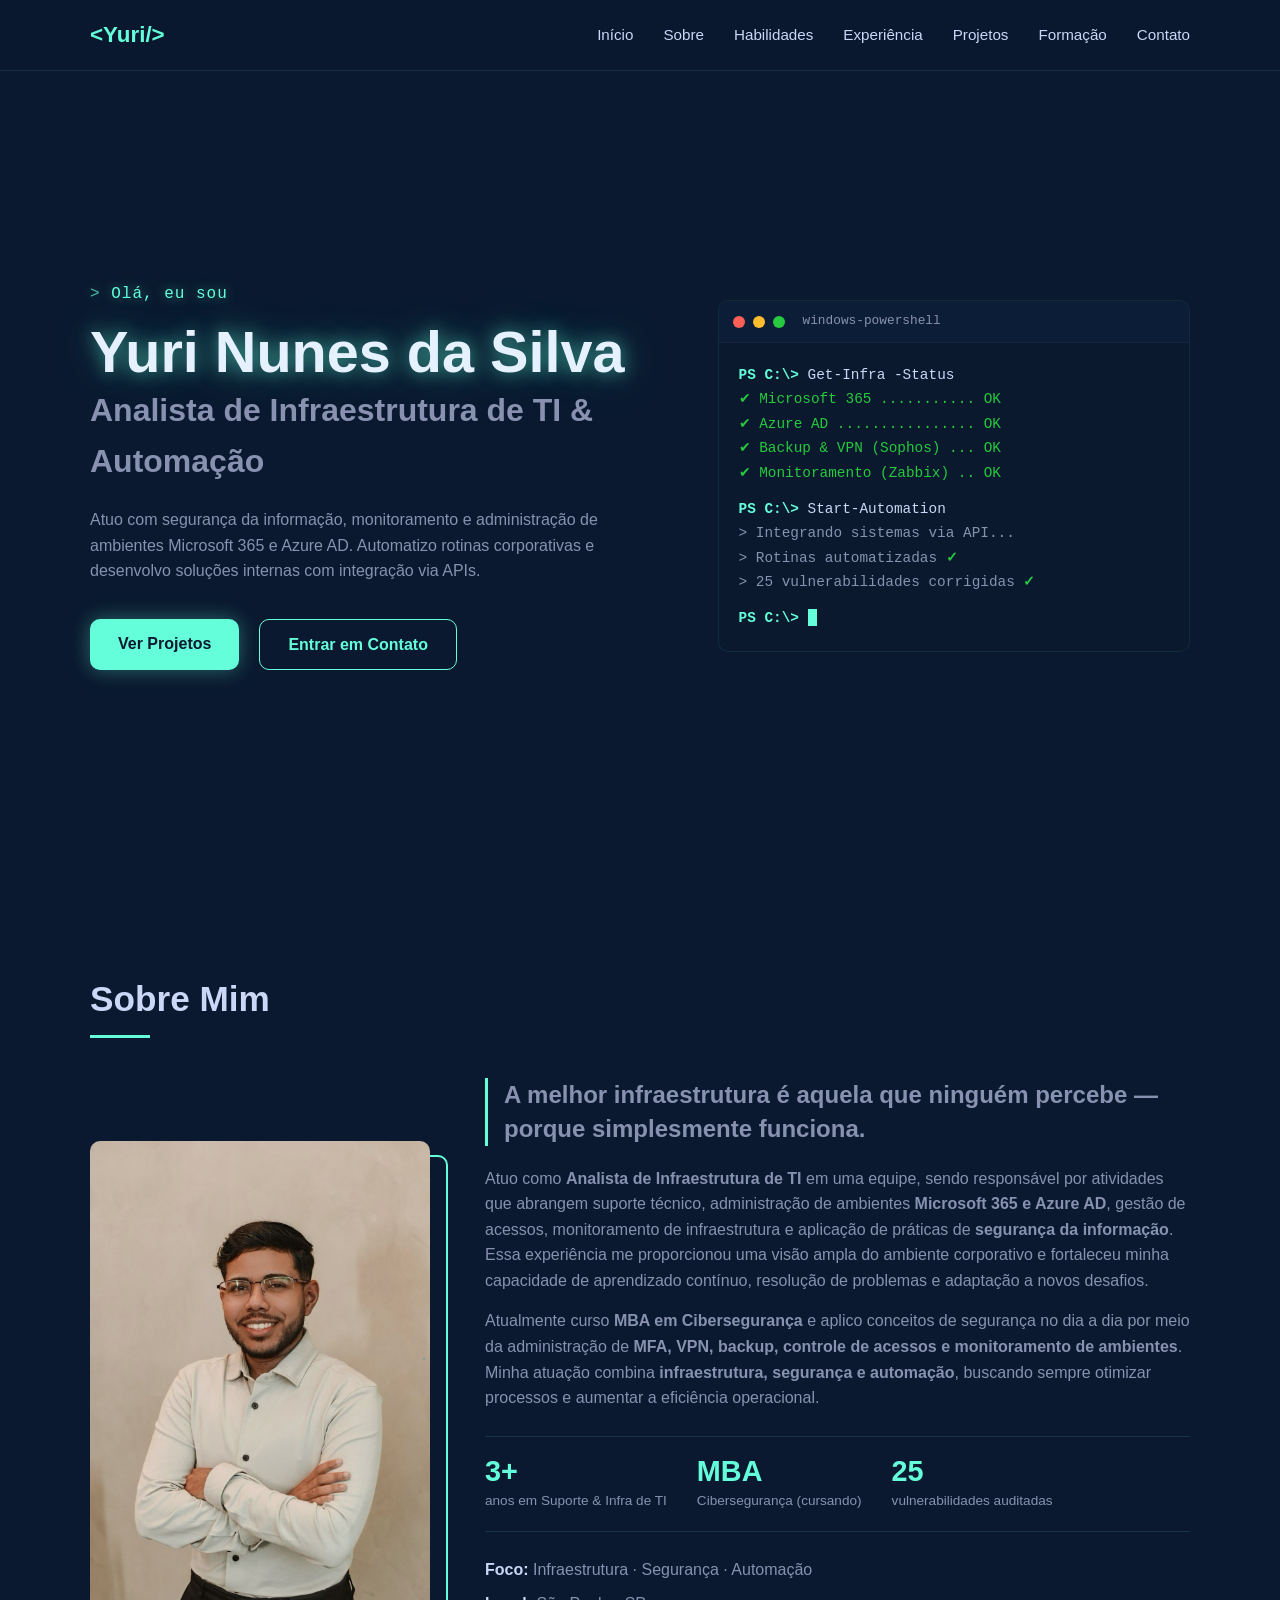
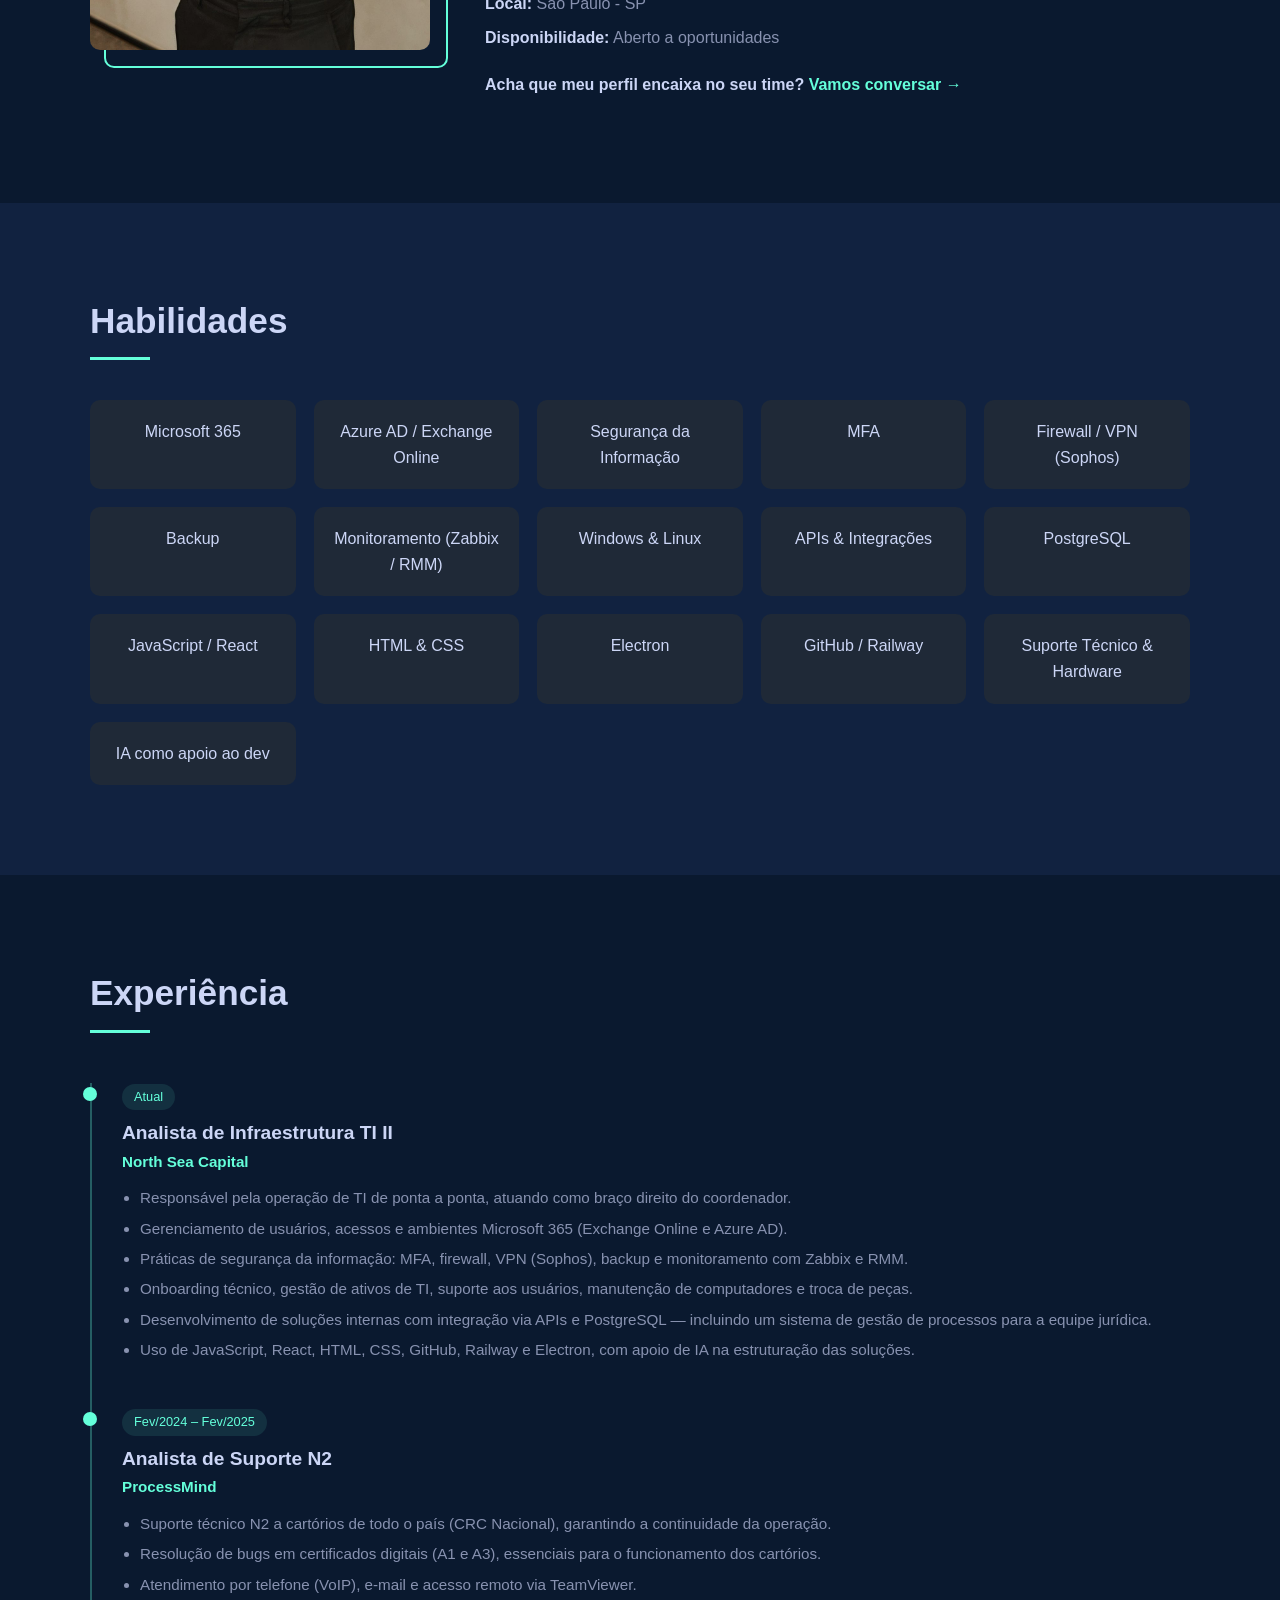
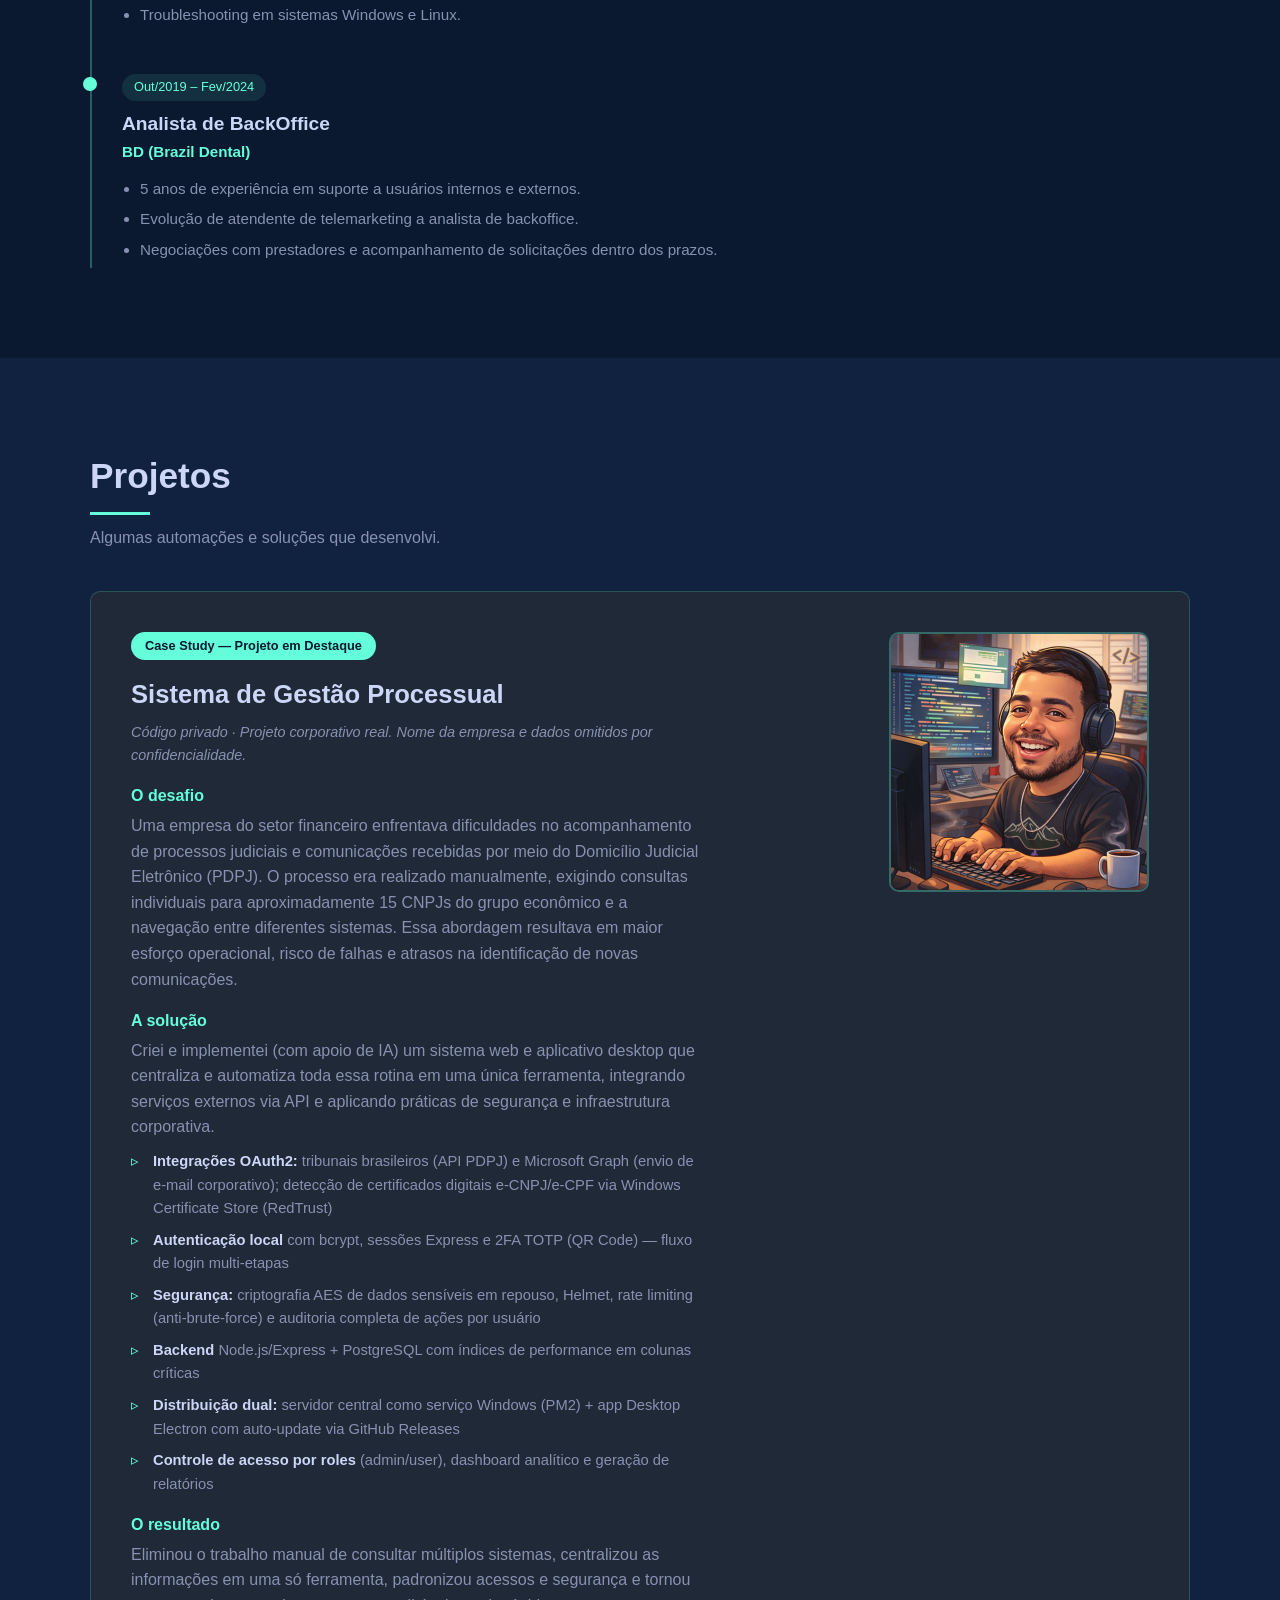
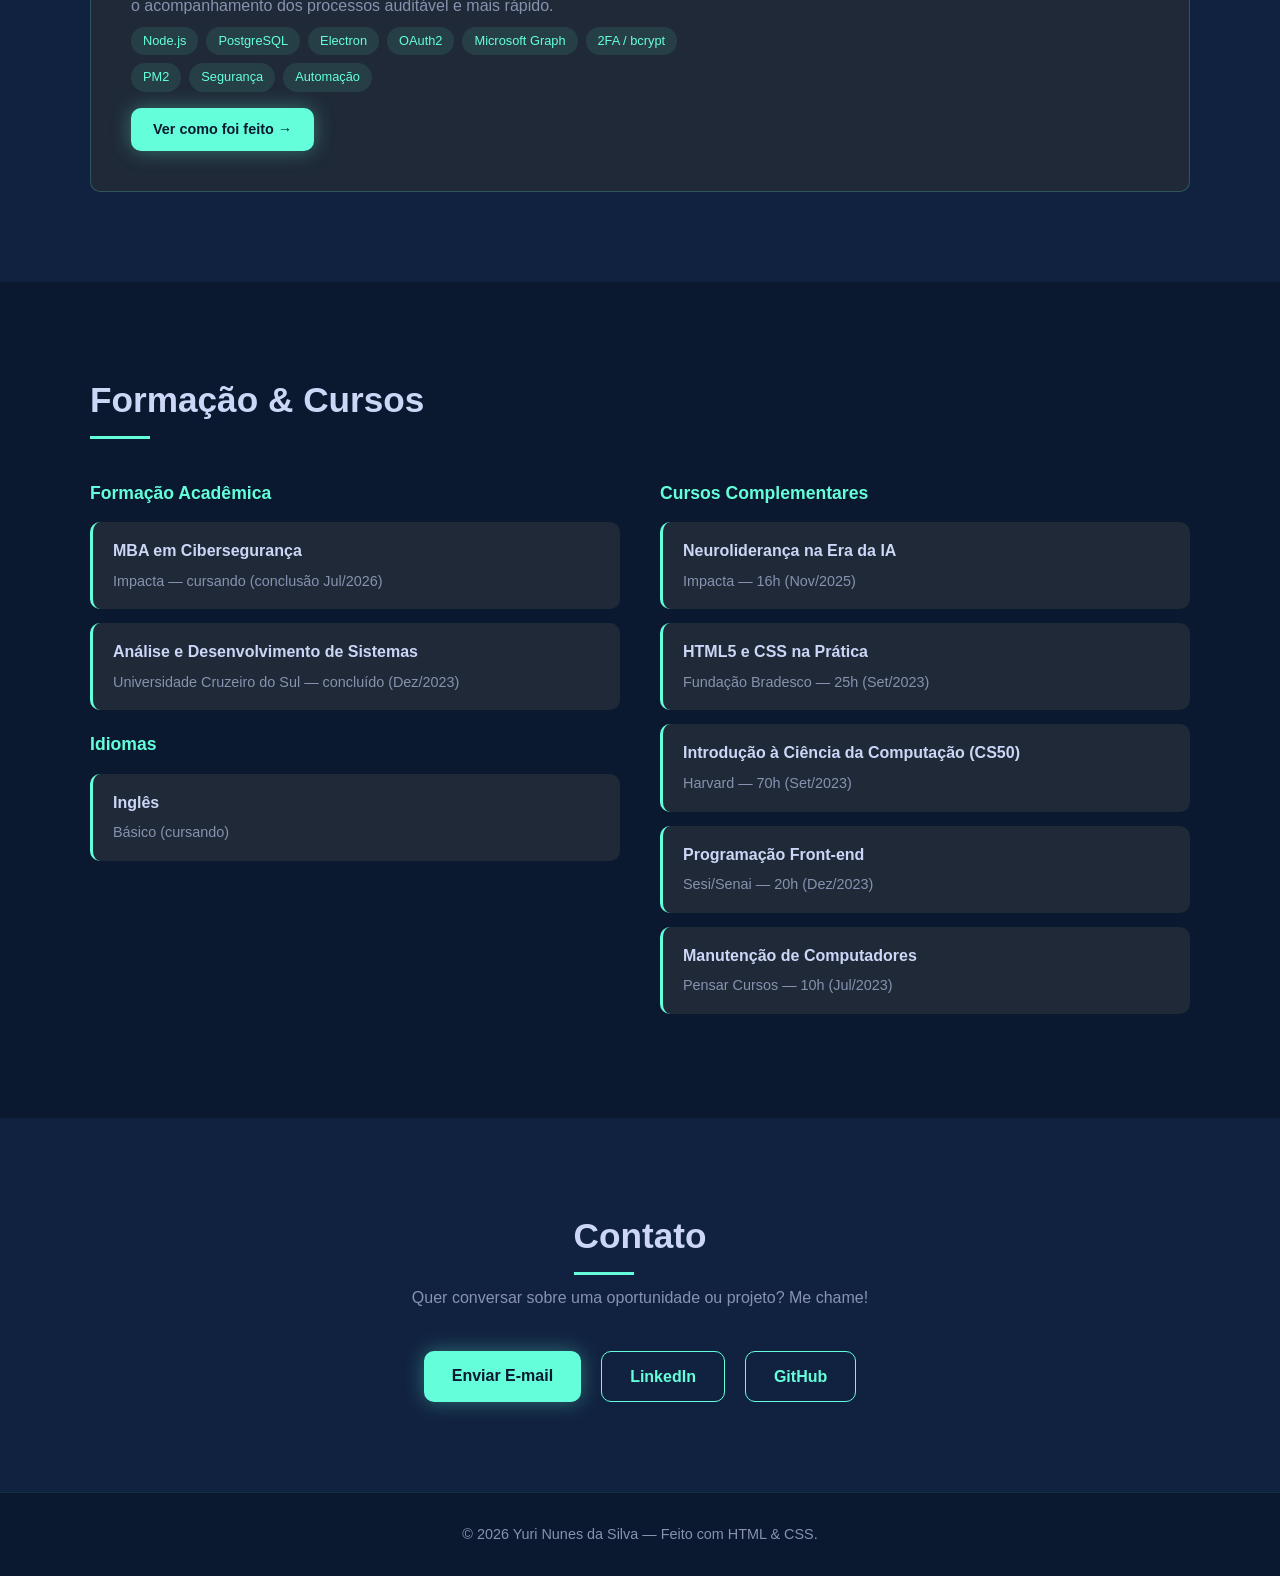
==== index.html @ 03636a58 "Add files via upload" ====
<!DOCTYPE html>
<html lang="pt-BR">
<head>
  <meta charset="UTF-8">
  <meta name="viewport" content="width=device-width, initial-scale=1.0">
  <title>Yuri Nunes | Infraestrutura de TI & Automação</title>
  <link rel="stylesheet" href="style.css">
</head>
<body>

  <!-- ================= HEADER / MENU ================= -->
  <header class="header">
    <nav class="nav container">
      <a href="#inicio" class="logo">&lt;Yuri/&gt;</a>
      <ul class="nav-links">
        <li><a href="#inicio">Início</a></li>
        <li><a href="#sobre">Sobre</a></li>
        <li><a href="#skills">Habilidades</a></li>
        <li><a href="#experiencia">Experiência</a></li>
        <li><a href="#projetos">Projetos</a></li>
        <li><a href="#formacao">Formação</a></li>
        <li><a href="#contato">Contato</a></li>
      </ul>
    </nav>
  </header>

  <!-- ================= HERO / INÍCIO ================= -->
  <section id="inicio" class="hero">
    <div class="container hero-grid">
      <div class="hero-content">
        <p class="hero-hello">Olá, eu sou</p>
        <h1 class="hero-name">Yuri Nunes da Silva</h1>
        <h2 class="hero-role">Analista de Infraestrutura de TI &amp; Automação</h2>
        <p class="hero-desc">
          Atuo com segurança da informação, monitoramento e administração de
          ambientes Microsoft 365 e Azure AD. Automatizo rotinas corporativas
          e desenvolvo soluções internas com integração via APIs.
        </p>
        <div class="hero-buttons">
          <a href="#projetos" class="btn btn-primary">Ver Projetos</a>
          <a href="#contato" class="btn btn-outline">Entrar em Contato</a>
        </div>
      </div>

      <!-- Terminal decorativo (estilo PowerShell) -->
      <div class="terminal" aria-hidden="true">
        <div class="terminal-bar">
          <span class="dot red"></span>
          <span class="dot yellow"></span>
          <span class="dot green"></span>
          <span class="terminal-title">windows-powershell</span>
        </div>
        <div class="terminal-body">
          <p><span class="t-prompt">PS C:\&gt;</span> <span class="t-cmd">Get-Infra -Status</span></p>
          <p class="t-ok">✔ Microsoft 365 ........... OK</p>
          <p class="t-ok">✔ Azure AD ................ OK</p>
          <p class="t-ok">✔ Backup &amp; VPN (Sophos) ... OK</p>
          <p class="t-ok">✔ Monitoramento (Zabbix) .. OK</p>
          <p class="t-blank">&nbsp;</p>
          <p><span class="t-prompt">PS C:\&gt;</span> <span class="t-cmd">Start-Automation</span></p>
          <p class="t-out">&gt; Integrando sistemas via API...</p>
          <p class="t-out">&gt; Rotinas automatizadas <span class="t-ok-inline">✓</span></p>
          <p class="t-out">&gt; 25 vulnerabilidades corrigidas <span class="t-ok-inline">✓</span></p>
          <p class="t-blank">&nbsp;</p>
          <p><span class="t-prompt">PS C:\&gt;</span> <span class="t-cursor"></span></p>
        </div>
      </div>
    </div>
  </section>

  <!-- ================= SOBRE ================= -->
  <section id="sobre" class="section">
    <div class="container">
      <h2 class="section-title">Sobre Mim</h2>
      <div class="sobre-grid">
        <div class="sobre-foto">
          <img src="yuri-profissional.jpeg" alt="Foto profissional de Yuri Nunes da Silva">
        </div>
        <div class="sobre-texto">
          <p class="sobre-headline">
            A melhor infraestrutura é aquela que ninguém percebe —
            porque simplesmente funciona.
          </p>
          <p>
            Atuo como <strong>Analista de Infraestrutura de TI</strong> em uma equipe,
            sendo responsável por atividades que abrangem suporte técnico, administração de
            ambientes <strong>Microsoft 365 e Azure AD</strong>, gestão de acessos, monitoramento
            de infraestrutura e aplicação de práticas de <strong>segurança da informação</strong>.
            Essa experiência me proporcionou uma visão ampla do ambiente corporativo e fortaleceu
            minha capacidade de aprendizado contínuo, resolução de problemas e adaptação a novos desafios.
          </p>
          <p>
            Atualmente curso <strong>MBA em Cibersegurança</strong> e aplico conceitos de segurança
            no dia a dia por meio da administração de <strong>MFA, VPN, backup, controle de acessos
            e monitoramento de ambientes</strong>. Minha atuação combina <strong>infraestrutura,
            segurança e automação</strong>, buscando sempre otimizar processos e aumentar a
            eficiência operacional.
          </p>

          <!-- Destaques rápidos -->
          <div class="sobre-destaques">
            <div class="destaque-item"><span class="destaque-num">3+</span><span class="destaque-txt">anos em Suporte &amp; Infra de TI</span></div>
            <div class="destaque-item"><span class="destaque-num">MBA</span><span class="destaque-txt">Cibersegurança (cursando)</span></div>
            <div class="destaque-item"><span class="destaque-num">25</span><span class="destaque-txt">vulnerabilidades auditadas</span></div>
          </div>

          <ul class="sobre-info">
            <li><strong>Foco:</strong> Infraestrutura · Segurança · Automação</li>
            <li><strong>Local:</strong> São Paulo - SP</li>
            <li><strong>Disponibilidade:</strong> Aberto a oportunidades</li>
          </ul>

          <p class="sobre-cta">
            Acha que meu perfil encaixa no seu time?
            <a href="#contato">Vamos conversar →</a>
          </p>
        </div>
      </div>
    </div>
  </section>

  <!-- ================= HABILIDADES ================= -->
  <section id="skills" class="section section-alt">
    <div class="container">
      <h2 class="section-title">Habilidades</h2>
      <div class="skills-grid">
        <div class="skill-card">Microsoft 365</div>
        <div class="skill-card">Azure AD / Exchange Online</div>
        <div class="skill-card">Segurança da Informação</div>
        <div class="skill-card">MFA</div>
        <div class="skill-card">Firewall / VPN (Sophos)</div>
        <div class="skill-card">Backup</div>
        <div class="skill-card">Monitoramento (Zabbix / RMM)</div>
        <div class="skill-card">Windows &amp; Linux</div>
        <div class="skill-card">APIs &amp; Integrações</div>
        <div class="skill-card">PostgreSQL</div>
        <div class="skill-card">JavaScript / React</div>
        <div class="skill-card">HTML &amp; CSS</div>
        <div class="skill-card">Electron</div>
        <div class="skill-card">GitHub / Railway</div>
        <div class="skill-card">Suporte Técnico &amp; Hardware</div>
        <div class="skill-card">IA como apoio ao dev</div>
      </div>
    </div>
  </section>

  <!-- ================= EXPERIÊNCIA ================= -->
  <section id="experiencia" class="section">
    <div class="container">
      <h2 class="section-title">Experiência</h2>
      <div class="timeline">

        <div class="timeline-item">
          <span class="timeline-date">Atual</span>
          <h3>Analista de Infraestrutura TI II</h3>
          <span class="timeline-company">North Sea Capital</span>
          <ul>
            <li>Responsável pela operação de TI de ponta a ponta, atuando como braço direito do coordenador.</li>
            <li>Gerenciamento de usuários, acessos e ambientes Microsoft 365 (Exchange Online e Azure AD).</li>
            <li>Práticas de segurança da informação: MFA, firewall, VPN (Sophos), backup e monitoramento com Zabbix e RMM.</li>
            <li>Onboarding técnico, gestão de ativos de TI, suporte aos usuários, manutenção de computadores e troca de peças.</li>
            <li>Desenvolvimento de soluções internas com integração via APIs e PostgreSQL — incluindo um sistema de gestão de processos para a equipe jurídica.</li>
            <li>Uso de JavaScript, React, HTML, CSS, GitHub, Railway e Electron, com apoio de IA na estruturação das soluções.</li>
          </ul>
        </div>

        <div class="timeline-item">
          <span class="timeline-date">Fev/2024 – Fev/2025</span>
          <h3>Analista de Suporte N2</h3>
          <span class="timeline-company">ProcessMind</span>
          <ul>
            <li>Suporte técnico N2 a cartórios de todo o país (CRC Nacional), garantindo a continuidade da operação.</li>
            <li>Resolução de bugs em certificados digitais (A1 e A3), essenciais para o funcionamento dos cartórios.</li>
            <li>Atendimento por telefone (VoIP), e-mail e acesso remoto via TeamViewer.</li>
            <li>Troubleshooting em sistemas Windows e Linux.</li>
          </ul>
        </div>

        <div class="timeline-item">
          <span class="timeline-date">Out/2019 – Fev/2024</span>
          <h3>Analista de BackOffice</h3>
          <span class="timeline-company">BD (Brazil Dental)</span>
          <ul>
            <li>5 anos de experiência em suporte a usuários internos e externos.</li>
            <li>Evolução de atendente de telemarketing a analista de backoffice.</li>
            <li>Negociações com prestadores e acompanhamento de solicitações dentro dos prazos.</li>
          </ul>
        </div>

      </div>
    </div>
  </section>

  <!-- ================= PROJETOS ================= -->
  <section id="projetos" class="section section-alt">
    <div class="container">
      <h2 class="section-title">Projetos</h2>
      <p class="section-subtitle">Algumas automações e soluções que desenvolvi.</p>

      <!-- PROJETO EM DESTAQUE (CASE STUDY ANONIMIZADO) -->
      <article class="projeto-destaque">
        <div class="destaque-info">
          <span class="destaque-badge">Case Study — Projeto em Destaque</span>
          <h3>Sistema de Gestão Processual</h3>
          <p class="destaque-contexto">
            <em>Código privado · Projeto corporativo real. Nome da empresa e dados omitidos por confidencialidade.</em>
          </p>

          <h4 class="cs-label">O desafio</h4>
          <p>
            Uma empresa do setor financeiro enfrentava dificuldades no acompanhamento de
            processos judiciais e comunicações recebidas por meio do Domicílio Judicial
            Eletrônico (PDPJ). O processo era realizado manualmente, exigindo consultas
            individuais para aproximadamente 15 CNPJs do grupo econômico e a navegação entre
            diferentes sistemas. Essa abordagem resultava em maior esforço operacional, risco
            de falhas e atrasos na identificação de novas comunicações.
          </p>

          <h4 class="cs-label">A solução</h4>
          <p>
            Criei e implementei (com apoio de IA) um sistema web e aplicativo
            desktop que centraliza e automatiza toda essa rotina em uma única ferramenta,
            integrando serviços externos via API e aplicando práticas de segurança e
            infraestrutura corporativa.
          </p>
          <ul class="destaque-features">
            <li><strong>Integrações OAuth2:</strong> tribunais brasileiros (API PDPJ) e Microsoft Graph (envio de e-mail corporativo); detecção de certificados digitais e-CNPJ/e-CPF via Windows Certificate Store (RedTrust)</li>
            <li><strong>Autenticação local</strong> com bcrypt, sessões Express e 2FA TOTP (QR Code) — fluxo de login multi-etapas</li>
            <li><strong>Segurança:</strong> criptografia AES de dados sensíveis em repouso, Helmet, rate limiting (anti-brute-force) e auditoria completa de ações por usuário</li>
            <li><strong>Backend</strong> Node.js/Express + PostgreSQL com índices de performance em colunas críticas</li>
            <li><strong>Distribuição dual:</strong> servidor central como serviço Windows (PM2) + app Desktop Electron com auto-update via GitHub Releases</li>
            <li><strong>Controle de acesso por roles</strong> (admin/user), dashboard analítico e geração de relatórios</li>
          </ul>

          <h4 class="cs-label">O resultado</h4>
          <p>
            Eliminou o trabalho manual de consultar múltiplos sistemas, centralizou as
            informações em uma só ferramenta, padronizou acessos e segurança e tornou o
            acompanhamento dos processos auditável e mais rápido.
          </p>

          <div class="projeto-tags">
            <span>Node.js</span>
            <span>PostgreSQL</span>
            <span>Electron</span>
            <span>OAuth2</span>
            <span>Microsoft Graph</span>
            <span>2FA / bcrypt</span>
            <span>PM2</span>
            <span>Segurança</span>
            <span>Automação</span>
          </div>
          <div class="projeto-links">
            <a href="case-study.html" class="btn btn-primary" style="padding:10px 22px;">Ver como foi feito →</a>
          </div>
        </div>
        <div class="destaque-img">
          <img src="desenho-yuri.jpeg" alt="Ilustração de Yuri Nunes programando">
        </div>
      </article>

      <!-- Quando tiver mais projetos, me peça que eu adiciono novos cards aqui. -->

    </div>
  </section>

  <!-- ================= FORMAÇÃO & CURSOS ================= -->
  <section id="formacao" class="section">
    <div class="container">
      <h2 class="section-title">Formação &amp; Cursos</h2>

      <div class="formacao-grid">
        <div class="formacao-col">
          <h3 class="formacao-subtitle">Formação Acadêmica</h3>
          <div class="formacao-card">
            <h4>MBA em Cibersegurança</h4>
            <span>Impacta — cursando (conclusão Jul/2026)</span>
          </div>
          <div class="formacao-card">
            <h4>Análise e Desenvolvimento de Sistemas</h4>
            <span>Universidade Cruzeiro do Sul — concluído (Dez/2023)</span>
          </div>

          <h3 class="formacao-subtitle">Idiomas</h3>
          <div class="formacao-card">
            <h4>Inglês</h4>
            <span>Básico (cursando)</span>
          </div>
        </div>

        <div class="formacao-col">
          <h3 class="formacao-subtitle">Cursos Complementares</h3>
          <div class="formacao-card">
            <h4>Neuroliderança na Era da IA</h4>
            <span>Impacta — 16h (Nov/2025)</span>
          </div>
          <div class="formacao-card">
            <h4>HTML5 e CSS na Prática</h4>
            <span>Fundação Bradesco — 25h (Set/2023)</span>
          </div>
          <div class="formacao-card">
            <h4>Introdução à Ciência da Computação (CS50)</h4>
            <span>Harvard — 70h (Set/2023)</span>
          </div>
          <div class="formacao-card">
            <h4>Programação Front-end</h4>
            <span>Sesi/Senai — 20h (Dez/2023)</span>
          </div>
          <div class="formacao-card">
            <h4>Manutenção de Computadores</h4>
            <span>Pensar Cursos — 10h (Jul/2023)</span>
          </div>
        </div>
      </div>
    </div>
  </section>

  <!-- ================= CONTATO ================= -->
  <section id="contato" class="section section-alt">
    <div class="container contato">
      <h2 class="section-title">Contato</h2>
      <p class="section-subtitle">
        Quer conversar sobre uma oportunidade ou projeto? Me chame!
      </p>
      <div class="contato-links">
        <a href="mailto:yuri.icloud21@gmail.com" class="btn btn-primary">Enviar E-mail</a>
        <a href="https://www.linkedin.com/in/yn-silva" target="_blank" class="btn btn-outline">LinkedIn</a>
        <a href="https://github.com/seuusuario" target="_blank" class="btn btn-outline">GitHub</a>
      </div>
    </div>
  </section>

  <!-- ================= RODAPÉ ================= -->
  <footer class="footer">
    <p>© 2026 Yuri Nunes da Silva — Feito com HTML &amp; CSS.</p>
  </footer>

</body>
</html>
---- style.css ----
/* ================= RESET & VARIÁVEIS ================= */
* {
  margin: 0;
  padding: 0;
  box-sizing: border-box;
}

:root {
  --bg:        #0a192f;   /* fundo principal (azul bem escuro) */
  --bg-alt:    #112240;   /* fundo das seções alternadas */
  --card:      #1f2937;   /* fundo dos cards */
  --text:      #ccd6f6;   /* texto claro */
  --text-soft: #8892b0;   /* texto secundário */
  --accent:    #64ffda;   /* cor de destaque (verde-água) */
  --radius:    10px;
}

html {
  scroll-behavior: smooth;
}

body {
  font-family: "Segoe UI", Tahoma, Geneva, Verdana, sans-serif;
  background-color: var(--bg);
  color: var(--text);
  line-height: 1.6;
}

.container {
  width: 90%;
  max-width: 1100px;
  margin: 0 auto;
}

a {
  text-decoration: none;
  color: inherit;
}

/* ================= HEADER / MENU ================= */
.header {
  position: sticky;
  top: 0;
  z-index: 100;
  background-color: rgba(10, 25, 47, 0.85);
  backdrop-filter: blur(10px);
  border-bottom: 1px solid rgba(100, 255, 218, 0.1);
}

.nav {
  display: flex;
  justify-content: space-between;
  align-items: center;
  height: 70px;
}

.logo {
  font-size: 1.4rem;
  font-weight: bold;
  color: var(--accent);
}

.nav-links {
  display: flex;
  list-style: none;
  gap: 30px;
}

.nav-links a {
  color: var(--text);
  font-size: 0.95rem;
  transition: color 0.3s;
}

.nav-links a:hover {
  color: var(--accent);
}

/* ================= FUNDO ANIMADO GLOBAL ================= */
.bg-fx {
  position: fixed;
  inset: 0;
  overflow: hidden;
  z-index: 0;
  pointer-events: none;
}

/* Grade tecnológica sutil (com leve movimento) sobre toda a página */
.bg-fx::before {
  content: "";
  position: absolute;
  inset: 0;
  background-image:
    linear-gradient(rgba(100, 255, 218, 0.05) 1px, transparent 1px),
    linear-gradient(90deg, rgba(100, 255, 218, 0.05) 1px, transparent 1px);
  background-size: 44px 44px;
  animation: gridPan 30s linear infinite;
}

@keyframes gridPan {
  from { background-position: 0 0; }
  to   { background-position: 44px 44px; }
}

/* ================= HERO ================= */
.hero {
  min-height: 90vh;
  display: flex;
  align-items: center;
  position: relative;
  z-index: 1;
}

/* Glows neon flutuantes (estilo tech) */
.hero-orb {
  position: absolute;
  border-radius: 50%;
  filter: blur(70px);
  opacity: 0.85;
  z-index: 0;
  pointer-events: none;
}

.orb-1 {
  width: 460px;
  height: 460px;
  background: radial-gradient(circle, rgba(100, 255, 218, 0.75), transparent 70%);
  top: -60px;
  left: -40px;
  animation: floatOrb 14s ease-in-out infinite;
}

.orb-2 {
  width: 520px;
  height: 520px;
  background: radial-gradient(circle, rgba(99, 102, 241, 0.7), transparent 70%);
  bottom: -120px;
  right: -60px;
  animation: floatOrb 18s ease-in-out infinite reverse;
}

@keyframes floatOrb {
  0%, 100% { transform: translate(0, 0) scale(1); }
  50%      { transform: translate(40px, -30px) scale(1.12); }
}

/* ----- Partículas flutuantes (estilo tech) ----- */
.particles {
  position: absolute;
  inset: 0;
  overflow: hidden;
  z-index: 0;
  pointer-events: none;
}

/* Feixes de luz (estilo cibernético) cruzando a tela */
.particles span {
  position: absolute;
  left: 0;
  height: 2px;
  width: 200px;
  border-radius: 2px;
  background: linear-gradient(90deg, transparent, var(--accent) 50%, transparent);
  box-shadow: 0 0 8px rgba(100, 255, 218, 0.6);
  opacity: 0;
  animation: beamR linear infinite;
}

.particles span.blue {
  background: linear-gradient(90deg, transparent, #818cf8 50%, transparent);
  box-shadow: 0 0 8px rgba(99, 102, 241, 0.6);
}

/* pares cruzam no sentido inverso (direita -> esquerda) */
.particles span:nth-child(even) {
  animation-name: beamL;
}

@keyframes beamR {
  0%   { transform: translateX(-220px); opacity: 0; }
  8%   { opacity: 0.7; }
  92%  { opacity: 0.7; }
  100% { transform: translateX(100vw); opacity: 0; }
}

@keyframes beamL {
  0%   { transform: translateX(100vw); opacity: 0; }
  8%   { opacity: 0.7; }
  92%  { opacity: 0.7; }
  100% { transform: translateX(-220px); opacity: 0; }
}

/* Variações: altura na tela, comprimento, velocidade e atraso */
.particles span:nth-child(1)  { top: 8%;  width: 220px; animation-duration: 9s;  animation-delay: 0s; }
.particles span:nth-child(2)  { top: 16%; width: 160px; animation-duration: 12s; animation-delay: 2s; }
.particles span:nth-child(3)  { top: 24%; width: 260px; animation-duration: 11s; animation-delay: 5s; }
.particles span:nth-child(4)  { top: 33%; width: 180px; animation-duration: 14s; animation-delay: 1s; }
.particles span:nth-child(5)  { top: 42%; width: 200px; animation-duration: 10s; animation-delay: 7s; }
.particles span:nth-child(6)  { top: 50%; width: 150px; animation-duration: 13s; animation-delay: 3s; }
.particles span:nth-child(7)  { top: 58%; width: 240px; animation-duration: 9s;  animation-delay: 9s; }
.particles span:nth-child(8)  { top: 66%; width: 180px; animation-duration: 15s; animation-delay: 4s; }
.particles span:nth-child(9)  { top: 74%; width: 200px; animation-duration: 11s; animation-delay: 6s; }
.particles span:nth-child(10) { top: 82%; width: 160px; animation-duration: 12s; animation-delay: 2s; }
.particles span:nth-child(11) { top: 90%; width: 220px; animation-duration: 10s; animation-delay: 8s; }
.particles span:nth-child(12) { top: 12%; width: 180px; animation-duration: 13s; animation-delay: 11s; }
.particles span:nth-child(13) { top: 38%; width: 240px; animation-duration: 9s;  animation-delay: 13s; }
.particles span:nth-child(14) { top: 70%; width: 160px; animation-duration: 14s; animation-delay: 10s; }

.hero-grid {
  display: grid;
  grid-template-columns: 1.1fr 0.9fr;
  gap: 50px;
  align-items: center;
  position: relative;
  z-index: 1;
}

/* ----- Terminal decorativo ----- */
.terminal {
  background-color: rgba(13, 27, 46, 0.45);
  border: 1px solid rgba(100, 255, 218, 0.08);
  border-radius: 10px;
  box-shadow: none;
  overflow: hidden;
  -webkit-backdrop-filter: blur(2px);
          backdrop-filter: blur(2px);
  font-family: Consolas, "Courier New", monospace;
}

.terminal-bar {
  display: flex;
  align-items: center;
  gap: 8px;
  background-color: rgba(17, 34, 64, 0.5);
  padding: 10px 14px;
  border-bottom: 1px solid rgba(255, 255, 255, 0.04);
}

.terminal-bar .dot {
  width: 12px;
  height: 12px;
  border-radius: 50%;
  display: inline-block;
}

.dot.red { background-color: #ff5f56; }
.dot.yellow { background-color: #ffbd2e; }
.dot.green { background-color: #27c93f; }

.terminal-title {
  color: var(--text-soft);
  font-size: 0.8rem;
  margin-left: 10px;
}

.terminal-body {
  padding: 20px;
  font-size: 0.9rem;
  line-height: 1.7;
}

.terminal-body p {
  margin: 0;
  white-space: nowrap;
}

.t-prompt { color: var(--accent); font-weight: bold; }
.t-cmd { color: #ccd6f6; }
.t-ok { color: #27c93f; }
.t-ok-inline { color: #27c93f; font-weight: bold; }
.t-out { color: #8892b0; }
.t-blank { line-height: 0.8; }

/* Cursor piscante */
.t-cursor {
  display: inline-block;
  width: 9px;
  height: 1.05rem;
  background-color: var(--accent);
  vertical-align: text-bottom;
  animation: blink 1.1s steps(1) infinite;
}

@keyframes blink {
  50% { opacity: 0; }
}

.hero-hello {
  color: var(--accent);
  font-family: Consolas, "Courier New", monospace;
  font-size: 1rem;
  letter-spacing: 1px;
  margin-bottom: 14px;
  text-shadow: 0 0 12px rgba(100, 255, 218, 0.5);
}

.hero-hello::before {
  content: "> ";
  opacity: 0.7;
}

.hero-name {
  font-size: 3.6rem;
  color: #e6f1ff;
  line-height: 1.1;
  text-shadow: 0 0 18px rgba(100, 255, 218, 0.55), 0 0 45px rgba(100, 255, 218, 0.3);
}

.hero-role {
  font-size: 2rem;
  color: var(--text-soft);
  margin-bottom: 20px;
}

.hero-desc {
  max-width: 600px;
  color: var(--text-soft);
  margin-bottom: 35px;
}

.hero-buttons {
  display: flex;
  gap: 20px;
  flex-wrap: wrap;
}

/* ================= BOTÕES ================= */
.btn {
  display: inline-block;
  padding: 12px 28px;
  border-radius: var(--radius);
  font-weight: 600;
  transition: all 0.3s;
  cursor: pointer;
}

.btn-primary {
  background-color: var(--accent);
  color: var(--bg);
  box-shadow: 0 0 20px rgba(100, 255, 218, 0.35);
}

.btn-primary:hover {
  opacity: 0.9;
  transform: translateY(-3px);
  box-shadow: 0 0 30px rgba(100, 255, 218, 0.6);
}

.btn-outline {
  border: 1px solid var(--accent);
  color: var(--accent);
}

.btn-outline:hover {
  background-color: rgba(100, 255, 218, 0.1);
  transform: translateY(-3px);
}

/* ================= SEÇÕES ================= */
.section {
  padding: 90px 0;
  position: relative;
  z-index: 1;
}

.section-alt {
  background-color: var(--bg-alt);
}

.section-title {
  font-size: 2.2rem;
  margin-bottom: 10px;
  position: relative;
  display: inline-block;
}

.section-title::after {
  content: "";
  display: block;
  width: 60px;
  height: 3px;
  background-color: var(--accent);
  margin-top: 8px;
}

.section-subtitle {
  color: var(--text-soft);
  margin-bottom: 40px;
}

/* ================= SOBRE ================= */
.sobre-grid {
  display: grid;
  grid-template-columns: 340px 1fr;
  gap: 55px;
  align-items: center;
  margin-top: 30px;
}

.sobre-foto {
  position: relative;
}

.sobre-foto img {
  width: 100%;
  border-radius: var(--radius);
  display: block;
  position: relative;
  z-index: 1;
  filter: grayscale(15%);
  transition: filter 0.4s, transform 0.4s;
}

.sobre-foto:hover img {
  filter: grayscale(0%);
  transform: translate(-6px, -6px);
}

/* Moldura decorativa atrás da foto */
.sobre-foto::after {
  content: "";
  position: absolute;
  top: 14px;
  left: 14px;
  width: 100%;
  height: 100%;
  border: 2px solid var(--accent);
  border-radius: var(--radius);
  z-index: 0;
  transition: all 0.4s;
}

.sobre-foto:hover::after {
  top: 18px;
  left: 18px;
}

.sobre-headline {
  font-size: 1.5rem;
  font-weight: 600;
  color: var(--text);
  line-height: 1.4;
  margin-bottom: 20px !important;
  border-left: 3px solid var(--accent);
  padding-left: 16px;
}

.sobre-texto p {
  color: var(--text-soft);
  margin-bottom: 15px;
}

/* Destaques rápidos */
.sobre-destaques {
  display: flex;
  gap: 30px;
  flex-wrap: wrap;
  margin: 25px 0;
  padding: 20px 0;
  border-top: 1px solid rgba(100, 255, 218, 0.12);
  border-bottom: 1px solid rgba(100, 255, 218, 0.12);
}

.destaque-item {
  display: flex;
  flex-direction: column;
}

.destaque-num {
  font-size: 1.8rem;
  font-weight: 700;
  color: var(--accent);
  line-height: 1;
}

.destaque-txt {
  color: var(--text-soft);
  font-size: 0.85rem;
  margin-top: 4px;
}

.sobre-cta {
  margin-top: 22px !important;
  font-weight: 600;
  color: var(--text) !important;
}

.sobre-cta a {
  color: var(--accent);
}

.sobre-cta a:hover {
  text-decoration: underline;
}

.sobre-info {
  list-style: none;
  margin-top: 20px;
}

.sobre-info li {
  margin-bottom: 8px;
  color: var(--text-soft);
}

.sobre-info strong {
  color: var(--text);
}

/* ================= HABILIDADES ================= */
.skills-grid {
  display: grid;
  grid-template-columns: repeat(auto-fit, minmax(200px, 1fr));
  gap: 18px;
  margin-top: 30px;
}

.skill-card {
  background-color: var(--card);
  padding: 18px;
  border-radius: var(--radius);
  text-align: center;
  border: 1px solid transparent;
  transition: all 0.3s;
}

.skill-card:hover {
  border-color: var(--accent);
  transform: translateY(-5px);
  color: var(--accent);
}

/* ================= PROJETOS ================= */
.projetos-grid {
  display: grid;
  grid-template-columns: repeat(auto-fit, minmax(300px, 1fr));
  gap: 30px;
}

.projeto-card {
  background-color: var(--card);
  border-radius: var(--radius);
  overflow: hidden;
  transition: transform 0.3s, box-shadow 0.3s;
}

.projeto-card:hover {
  transform: translateY(-8px);
  box-shadow: 0 15px 30px rgba(0, 0, 0, 0.4);
}

.projeto-img img {
  width: 100%;
  display: block;
}

.projeto-body {
  padding: 22px;
}

.projeto-body h3 {
  font-size: 1.2rem;
  margin-bottom: 12px;
  color: var(--text);
}

.projeto-body p {
  color: var(--text-soft);
  font-size: 0.95rem;
  margin-bottom: 16px;
}

.projeto-tags {
  display: flex;
  flex-wrap: wrap;
  gap: 8px;
  margin-bottom: 16px;
}

.projeto-tags span {
  background-color: rgba(100, 255, 218, 0.1);
  color: var(--accent);
  font-size: 0.8rem;
  padding: 4px 12px;
  border-radius: 20px;
}

.projeto-links {
  display: flex;
  gap: 20px;
}

.projeto-links a {
  color: var(--accent);
  font-size: 0.9rem;
  font-weight: 600;
  transition: opacity 0.3s;
}

.projeto-links a:hover {
  opacity: 0.7;
}

/* ================= CONTATO ================= */
.contato {
  text-align: center;
}

.contato .section-title {
  display: inline-block;
}

.contato-links {
  display: flex;
  justify-content: center;
  gap: 20px;
  flex-wrap: wrap;
  margin-top: 20px;
}

/* ================= RODAPÉ ================= */
.footer {
  background-color: var(--bg);
  position: relative;
  z-index: 1;
  text-align: center;
  padding: 30px 0;
  color: var(--text-soft);
  font-size: 0.9rem;
  border-top: 1px solid rgba(100, 255, 218, 0.1);
}

/* ================= EXPERIÊNCIA (TIMELINE) ================= */
.timeline {
  margin-top: 40px;
  border-left: 2px solid rgba(100, 255, 218, 0.3);
  padding-left: 30px;
  display: flex;
  flex-direction: column;
  gap: 40px;
}

.timeline-item {
  position: relative;
}

.timeline-item::before {
  content: "";
  position: absolute;
  left: -39px;
  top: 4px;
  width: 14px;
  height: 14px;
  border-radius: 50%;
  background-color: var(--accent);
}

.timeline-date {
  display: inline-block;
  background-color: rgba(100, 255, 218, 0.1);
  color: var(--accent);
  font-size: 0.8rem;
  padding: 3px 12px;
  border-radius: 20px;
  margin-bottom: 8px;
}

.timeline-item h3 {
  font-size: 1.2rem;
  color: var(--text);
}

.timeline-company {
  color: var(--accent);
  font-size: 0.95rem;
  font-weight: 600;
}

.timeline-item ul {
  margin-top: 12px;
  padding-left: 18px;
  color: var(--text-soft);
}

.timeline-item li {
  margin-bottom: 6px;
  font-size: 0.95rem;
}

/* ================= FORMAÇÃO & CURSOS ================= */
.formacao-grid {
  display: grid;
  grid-template-columns: 1fr 1fr;
  gap: 40px;
  margin-top: 30px;
}

.formacao-subtitle {
  color: var(--accent);
  font-size: 1.1rem;
  margin: 20px 0 15px;
}

.formacao-subtitle:first-child {
  margin-top: 0;
}

.formacao-card {
  background-color: var(--card);
  padding: 16px 20px;
  border-radius: var(--radius);
  margin-bottom: 14px;
  border-left: 3px solid var(--accent);
}

.formacao-card h4 {
  color: var(--text);
  font-size: 1rem;
  margin-bottom: 4px;
}

.formacao-card span {
  color: var(--text-soft);
  font-size: 0.9rem;
}

/* ================= PROJETO EM DESTAQUE (CASE STUDY) ================= */
.projeto-destaque {
  display: grid;
  grid-template-columns: 1.4fr 1fr;
  gap: 40px;
  align-items: center;
  background-color: var(--card);
  border-radius: var(--radius);
  padding: 40px;
  margin-top: 30px;
  border: 1px solid rgba(100, 255, 218, 0.2);
}

.destaque-badge {
  display: inline-block;
  background-color: var(--accent);
  color: var(--bg);
  font-size: 0.8rem;
  font-weight: 700;
  padding: 4px 14px;
  border-radius: 20px;
  margin-bottom: 14px;
}

.destaque-info h3 {
  font-size: 1.6rem;
  color: var(--text);
  margin-bottom: 6px;
}

.destaque-contexto {
  color: var(--text-soft);
  font-size: 0.9rem;
  margin-bottom: 16px;
}

.cs-label {
  color: var(--accent);
  font-size: 1rem;
  margin: 16px 0 4px;
}

.destaque-info p {
  color: var(--text-soft);
  margin-bottom: 8px;
}

.destaque-features {
  list-style: none;
  margin: 10px 0 16px;
}

.destaque-features li {
  color: var(--text-soft);
  font-size: 0.92rem;
  margin-bottom: 8px;
  padding-left: 22px;
  position: relative;
}

.destaque-features li::before {
  content: "▹";
  position: absolute;
  left: 0;
  color: var(--accent);
}

.destaque-features strong {
  color: var(--text);
}

.destaque-img {
  display: flex;
  align-items: flex-start;
  justify-content: flex-end;
  align-self: start;
}

.destaque-img img {
  width: 260px;
  aspect-ratio: 1 / 1;
  object-fit: cover;
  border-radius: var(--radius);
  border: 2px solid rgba(100, 255, 218, 0.3);
  display: block;
}

.projeto-nota {
  color: var(--accent);
  font-size: 0.9rem;
  font-weight: 600;
}

.projeto-titulo-link {
  color: var(--text);
  transition: color 0.3s;
}

.projeto-titulo-link:hover {
  color: var(--accent);
}

.destaque-info .projeto-links {
  align-items: center;
}

/* Corrige a cor do texto do botão dentro dos links do projeto */
.projeto-links a.btn-primary {
  color: var(--bg);
}

/* ================= PÁGINA DE CASE STUDY ================= */
.cs-back {
  display: inline-block;
  color: var(--accent);
  margin-bottom: 25px;
  font-size: 0.95rem;
}

.cs-back:hover {
  text-decoration: underline;
}

.cs-hero {
  padding: 60px 0 30px;
  position: relative;
  z-index: 1;
}

.cs-hero h1 {
  font-size: 2.6rem;
  color: var(--text);
  margin-bottom: 10px;
}

.cs-hero .cs-sub {
  color: var(--text-soft);
  font-size: 1.1rem;
  max-width: 750px;
}

.cs-confidencial {
  background-color: rgba(245, 158, 11, 0.1);
  border-left: 4px solid #f59e0b;
  padding: 14px 18px;
  border-radius: 0 6px 6px 0;
  color: var(--text-soft);
  font-size: 0.9rem;
  margin: 20px 0;
}

.cs-section {
  padding: 35px 0;
  border-top: 1px solid rgba(100, 255, 218, 0.08);
  position: relative;
  z-index: 1;
}

.cs-section h2 {
  font-size: 1.8rem;
  color: var(--text);
  margin-bottom: 16px;
}

.cs-section h2::before {
  content: "# ";
  color: var(--accent);
}

.cs-section h2.with-emoji::before {
  content: none;
}

/* Tags da stack no topo do case */
.cs-stack-tags {
  display: flex;
  flex-wrap: wrap;
  gap: 10px;
  margin: 22px 0;
}

.cs-stack-tags span {
  background: rgba(100, 255, 218, 0.1);
  color: var(--accent);
  border: 1px solid rgba(100, 255, 218, 0.25);
  padding: 6px 14px;
  border-radius: 20px;
  font-size: 0.85rem;
}

/* Diagrama Mermaid (painel claro p/ legibilidade) */
.mermaid-wrap {
  background: #f8fafc;
  border: 1px solid rgba(100, 255, 218, 0.2);
  border-radius: var(--radius);
  padding: 18px;
  margin: 22px 0;
  overflow-x: auto;
}

.mermaid-wrap .mermaid {
  display: flex;
  justify-content: center;
}

/* faz o desenho preencher o painel (sem sobrar tanto branco) */
.mermaid-wrap .mermaid svg {
  width: 100% !important;
  max-width: 820px !important;
  height: auto !important;
}

.arch-subtitle {
  color: var(--accent) !important;
  font-size: 1.15rem;
  margin-top: 34px !important;
}

/* Arquitetura — zonas e cards */
.arch-zone {
  background: var(--card);
  border: 1px solid rgba(255, 255, 255, 0.05);
  border-radius: var(--radius);
  padding: 24px;
  margin: 16px 0;
}

.arch-zone > h3 {
  color: var(--text);
  font-size: 1.15rem;
  margin: 0 0 16px;
}

.arch-grid {
  display: grid;
  grid-template-columns: repeat(auto-fit, minmax(240px, 1fr));
  gap: 16px;
}

.arch-card {
  background: rgba(13, 27, 46, 0.6);
  border-left: 3px solid var(--accent);
  border-radius: 8px;
  padding: 14px 16px;
}

.arch-card h4 {
  color: var(--text);
  font-size: 0.98rem;
  margin: 0 0 6px;
  display: flex;
  justify-content: space-between;
  align-items: center;
  gap: 8px;
}

.arch-card h4 span {
  font-size: 0.7rem;
  background: rgba(100, 255, 218, 0.15);
  color: var(--accent);
  padding: 2px 8px;
  border-radius: 10px;
  font-weight: 600;
  white-space: nowrap;
}

.arch-card p {
  color: var(--text-soft);
  font-size: 0.9rem;
  margin: 0;
}

.arch-connector {
  text-align: center;
  color: var(--accent);
  font-size: 0.85rem;
  margin: 14px 0;
  font-family: Consolas, "Courier New", monospace;
}

/* Passo a passo */
.steps {
  display: flex;
  flex-direction: column;
  gap: 16px;
  margin-top: 20px;
}

.step {
  display: flex;
  gap: 16px;
  background: var(--card);
  border-radius: var(--radius);
  padding: 18px 20px;
}

.step-num {
  flex: none;
  width: 36px;
  height: 36px;
  border-radius: 50%;
  background: var(--accent);
  color: var(--bg);
  font-weight: 700;
  display: flex;
  align-items: center;
  justify-content: center;
}

.step h4 {
  color: var(--text);
  margin: 0 0 4px;
  font-size: 1.05rem;
}

.step p {
  color: var(--text-soft);
  margin: 0;
  font-size: 0.92rem;
}

/* Fluxogramas (caixas + setas) */
.flow {
  display: flex;
  flex-wrap: wrap;
  align-items: stretch;
  gap: 10px;
  margin: 18px 0 10px;
}

.flow-box {
  flex: 1 1 120px;
  min-width: 110px;
  background: rgba(13, 27, 46, 0.6);
  border: 1px solid rgba(100, 255, 218, 0.25);
  border-radius: 8px;
  padding: 12px 14px;
  text-align: center;
  display: flex;
  flex-direction: column;
  justify-content: center;
}

.flow-box strong {
  color: var(--accent);
  display: block;
  font-size: 0.9rem;
  margin-bottom: 3px;
}

.flow-box small {
  color: var(--text-soft);
  font-size: 0.75rem;
  line-height: 1.3;
}

.flow-arrow {
  display: flex;
  align-items: center;
  justify-content: center;
  color: var(--accent);
  font-size: 1.4rem;
  flex: none;
}

.flow-note {
  font-size: 0.9rem;
  color: var(--text-soft) !important;
  background: rgba(100, 255, 218, 0.06);
  border-left: 3px solid var(--accent);
  padding: 10px 14px;
  border-radius: 0 6px 6px 0;
}

/* No celular, o fluxo vira vertical e as setas apontam para baixo */
@media (max-width: 640px) {
  .flow {
    flex-direction: column;
  }
  .flow-arrow {
    transform: rotate(90deg);
  }
}

.cs-section h3 {
  font-size: 1.2rem;
  color: var(--accent);
  margin: 24px 0 10px;
}

.cs-section p {
  color: var(--text-soft);
  margin-bottom: 14px;
  max-width: 850px;
}

.cs-section ul {
  color: var(--text-soft);
  margin: 0 0 16px 20px;
  max-width: 850px;
}

.cs-section li {
  margin-bottom: 8px;
}

.cs-section strong {
  color: var(--text);
}

/* Cards de métricas */
.cs-metrics {
  display: grid;
  grid-template-columns: repeat(auto-fit, minmax(150px, 1fr));
  gap: 18px;
  margin: 20px 0;
}

.cs-metric {
  background-color: var(--card);
  border-radius: var(--radius);
  padding: 22px;
  text-align: center;
  border-top: 3px solid var(--accent);
}

.cs-metric .num {
  font-size: 2.2rem;
  font-weight: 700;
  color: var(--accent);
  display: block;
}

.cs-metric .lbl {
  color: var(--text-soft);
  font-size: 0.85rem;
}

/* Tabelas */
.cs-table {
  width: 100%;
  border-collapse: collapse;
  margin: 16px 0;
  font-size: 0.88rem;
  background-color: var(--card);
  border-radius: var(--radius);
  overflow: hidden;
}

.cs-table th {
  background-color: #0d2440;
  color: var(--text);
  text-align: left;
  padding: 10px 12px;
  font-weight: 600;
}

.cs-table td {
  padding: 10px 12px;
  border-top: 1px solid rgba(255, 255, 255, 0.05);
  color: var(--text-soft);
}

.cs-table tr:hover td {
  background-color: rgba(100, 255, 218, 0.03);
}

/* Badges de severidade */
.sev {
  display: inline-block;
  padding: 2px 10px;
  border-radius: 12px;
  font-size: 0.75rem;
  font-weight: 700;
  white-space: nowrap;
}

.sev-critica { background: rgba(220, 38, 38, 0.2); color: #f87171; }
.sev-alta    { background: rgba(234, 88, 12, 0.2); color: #fb923c; }
.sev-media   { background: rgba(202, 138, 4, 0.2); color: #facc15; }
.sev-baixa   { background: rgba(59, 130, 246, 0.2); color: #60a5fa; }

/* Blocos de código */
.cs-code {
  background-color: #0d1b2e;
  border: 1px solid rgba(100, 255, 218, 0.1);
  border-radius: var(--radius);
  padding: 16px 18px;
  margin: 12px 0;
  overflow-x: auto;
}

.cs-code pre {
  font-family: Consolas, "Courier New", monospace;
  font-size: 0.85rem;
  color: #cdd9e5;
  line-height: 1.5;
  white-space: pre;
}

.cs-code-label {
  font-size: 0.8rem;
  font-weight: 700;
  margin-bottom: 6px;
}

.cs-code-label.antes { color: #f87171; }
.cs-code-label.depois { color: #64ffda; }

.cs-stack-grid {
  display: grid;
  grid-template-columns: repeat(auto-fit, minmax(220px, 1fr));
  gap: 14px;
  margin: 18px 0;
}

.cs-stack-item {
  background-color: var(--card);
  padding: 14px 16px;
  border-radius: var(--radius);
  border-left: 3px solid var(--accent);
}

.cs-stack-item strong { color: var(--text); display: block; margin-bottom: 2px; }
.cs-stack-item span { color: var(--text-soft); font-size: 0.85rem; }

/* ================= RESPONSIVO (CELULAR) ================= */
@media (max-width: 768px) {
  .nav-links {
    gap: 15px;
    font-size: 0.85rem;
  }

  .hero-name {
    font-size: 2.5rem;
  }

  .hero-role {
    font-size: 1.4rem;
  }

  .hero-grid {
    grid-template-columns: 1fr;
    gap: 35px;
  }

  .terminal-body {
    font-size: 0.78rem;
    padding: 16px;
  }

  .sobre-grid {
    grid-template-columns: 1fr;
    text-align: center;
  }

  .sobre-foto {
    max-width: 250px;
    margin: 0 auto;
  }

  .formacao-grid {
    grid-template-columns: 1fr;
    gap: 20px;
  }

  .projeto-destaque {
    grid-template-columns: 1fr;
    padding: 25px;
  }

  .destaque-img {
    order: -1;
  }
}
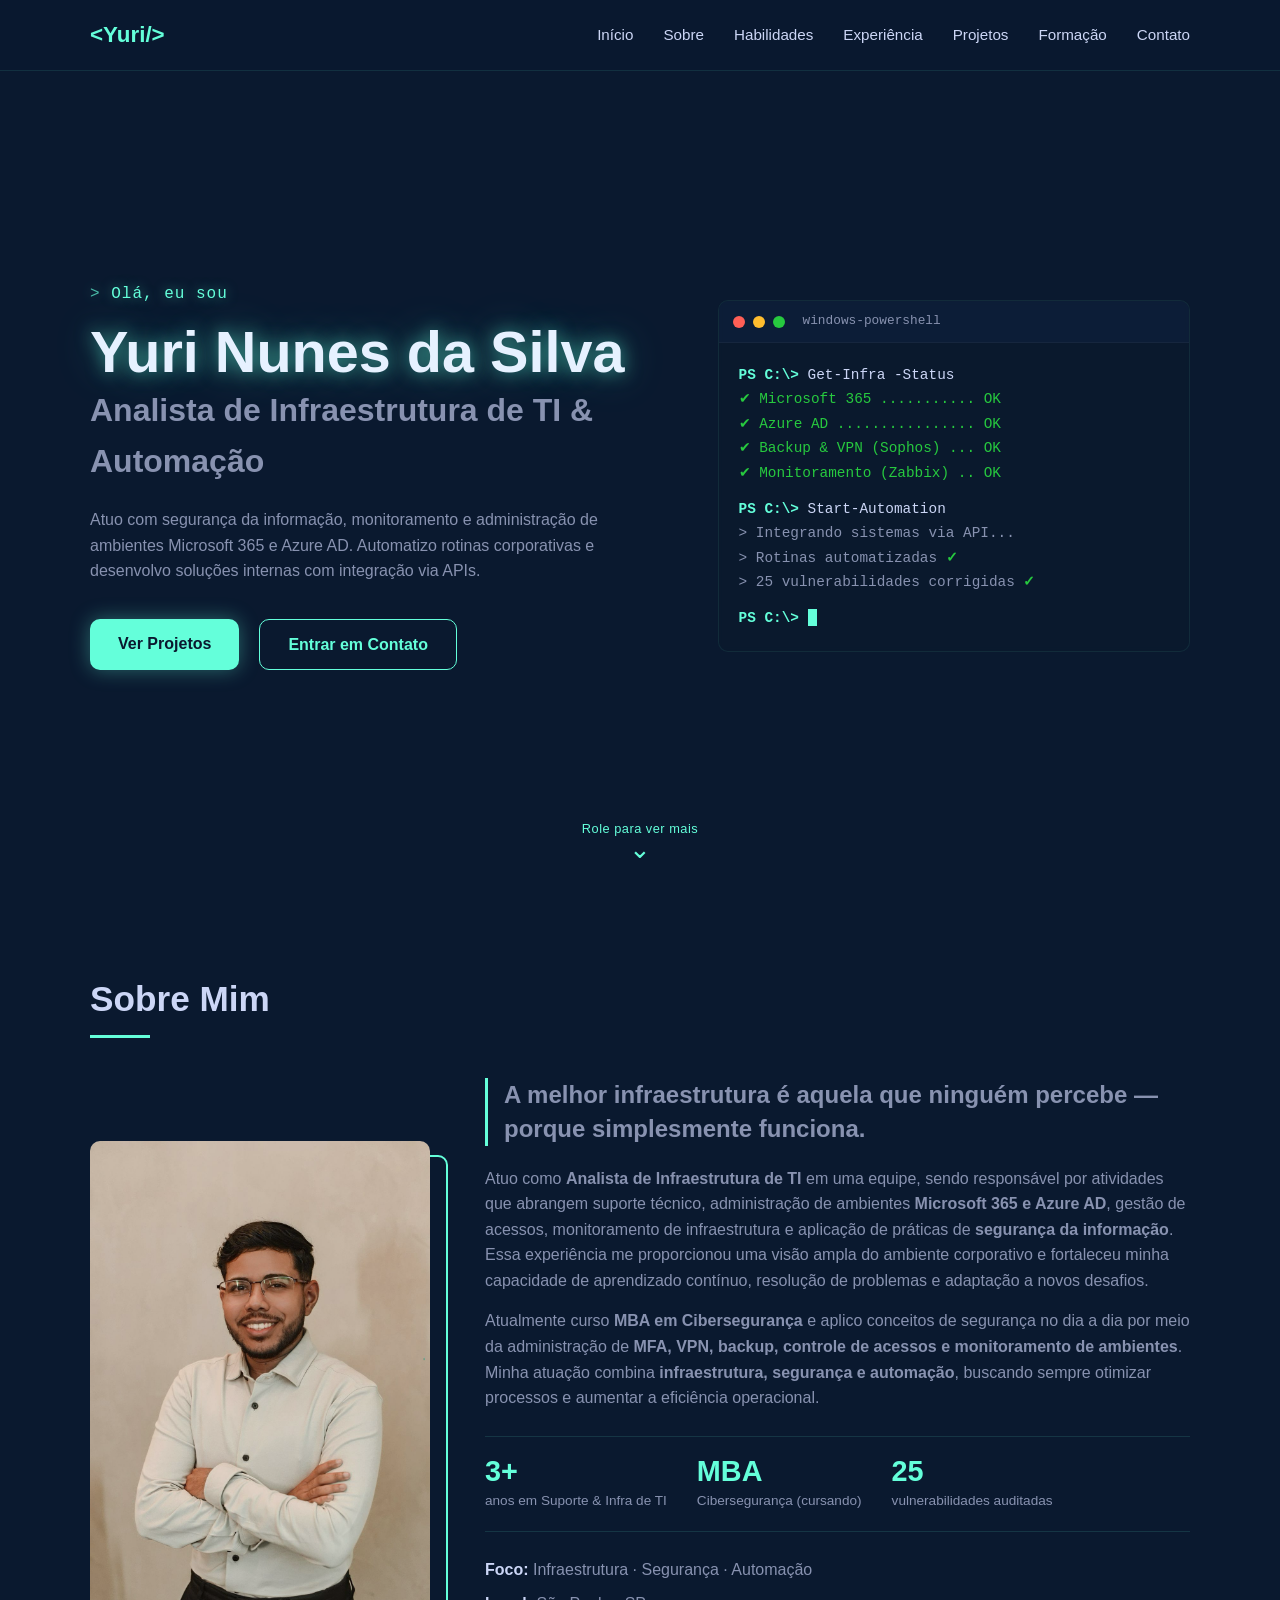
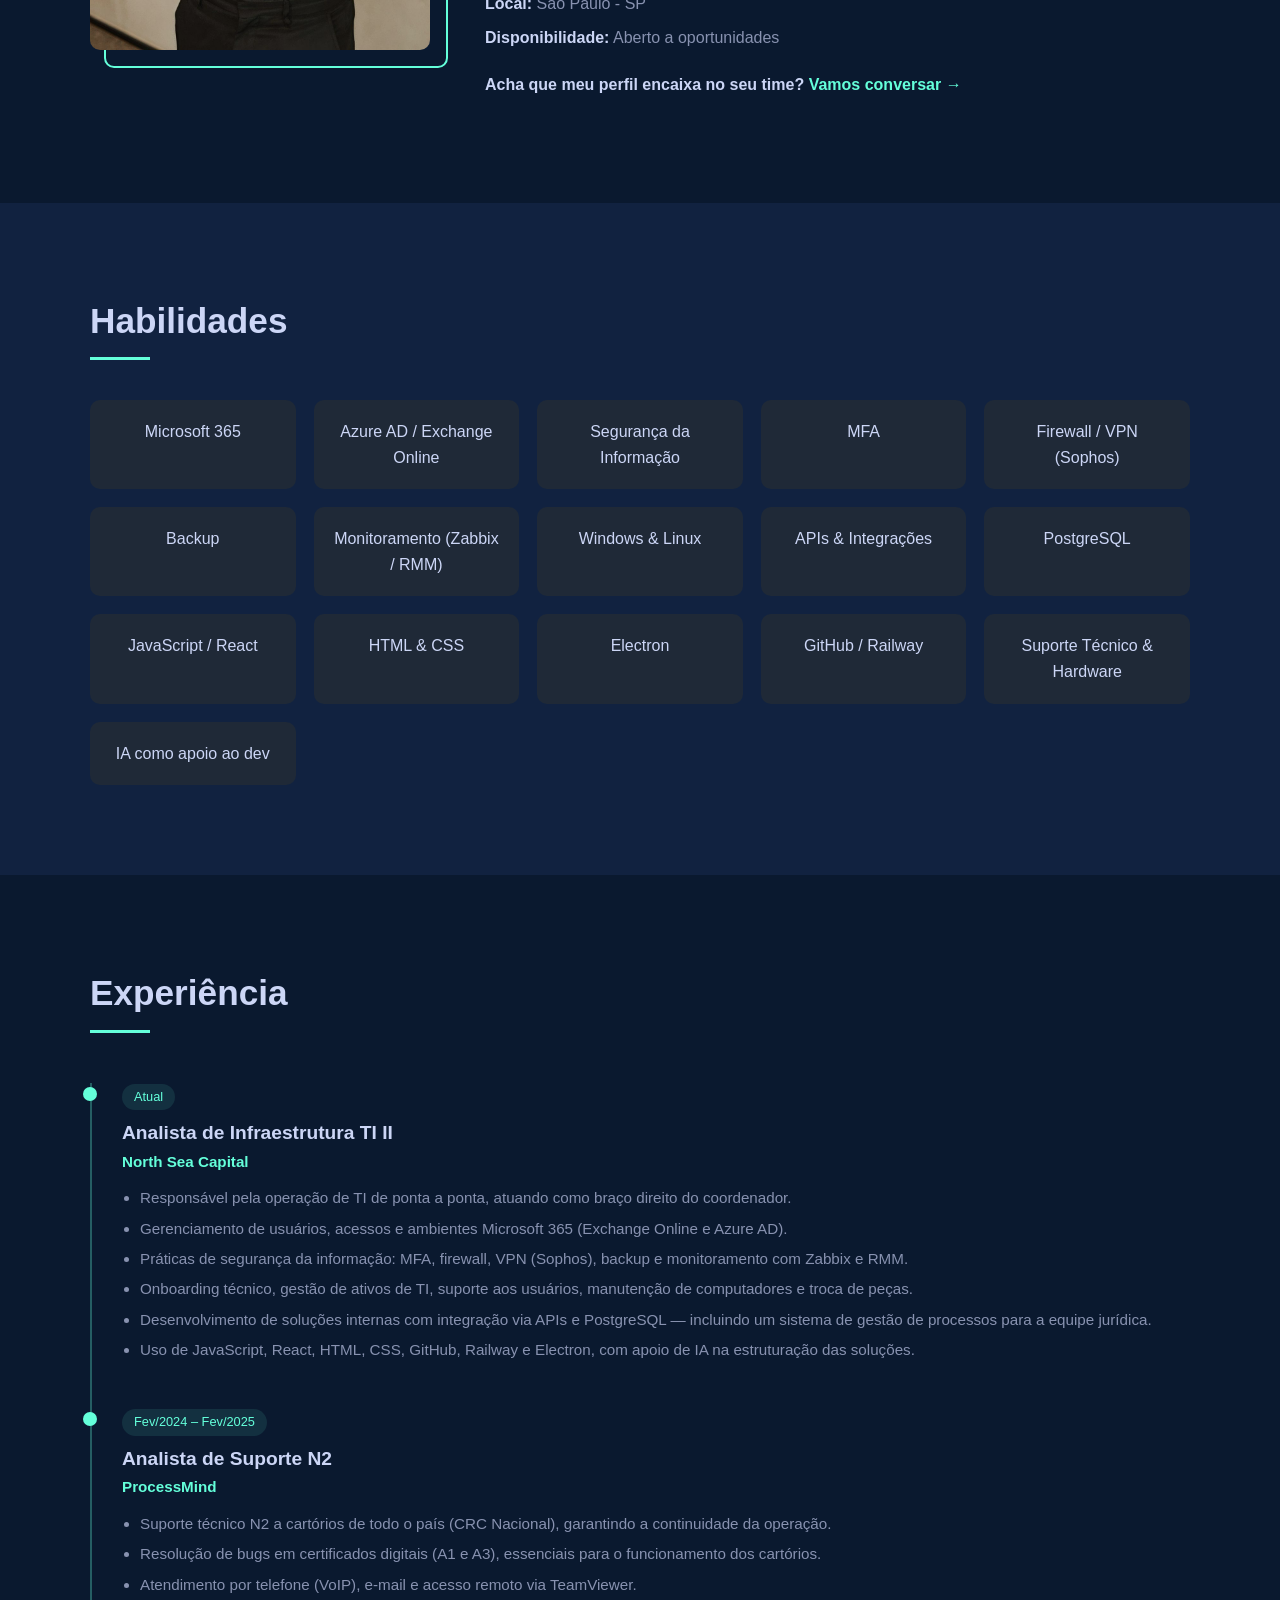
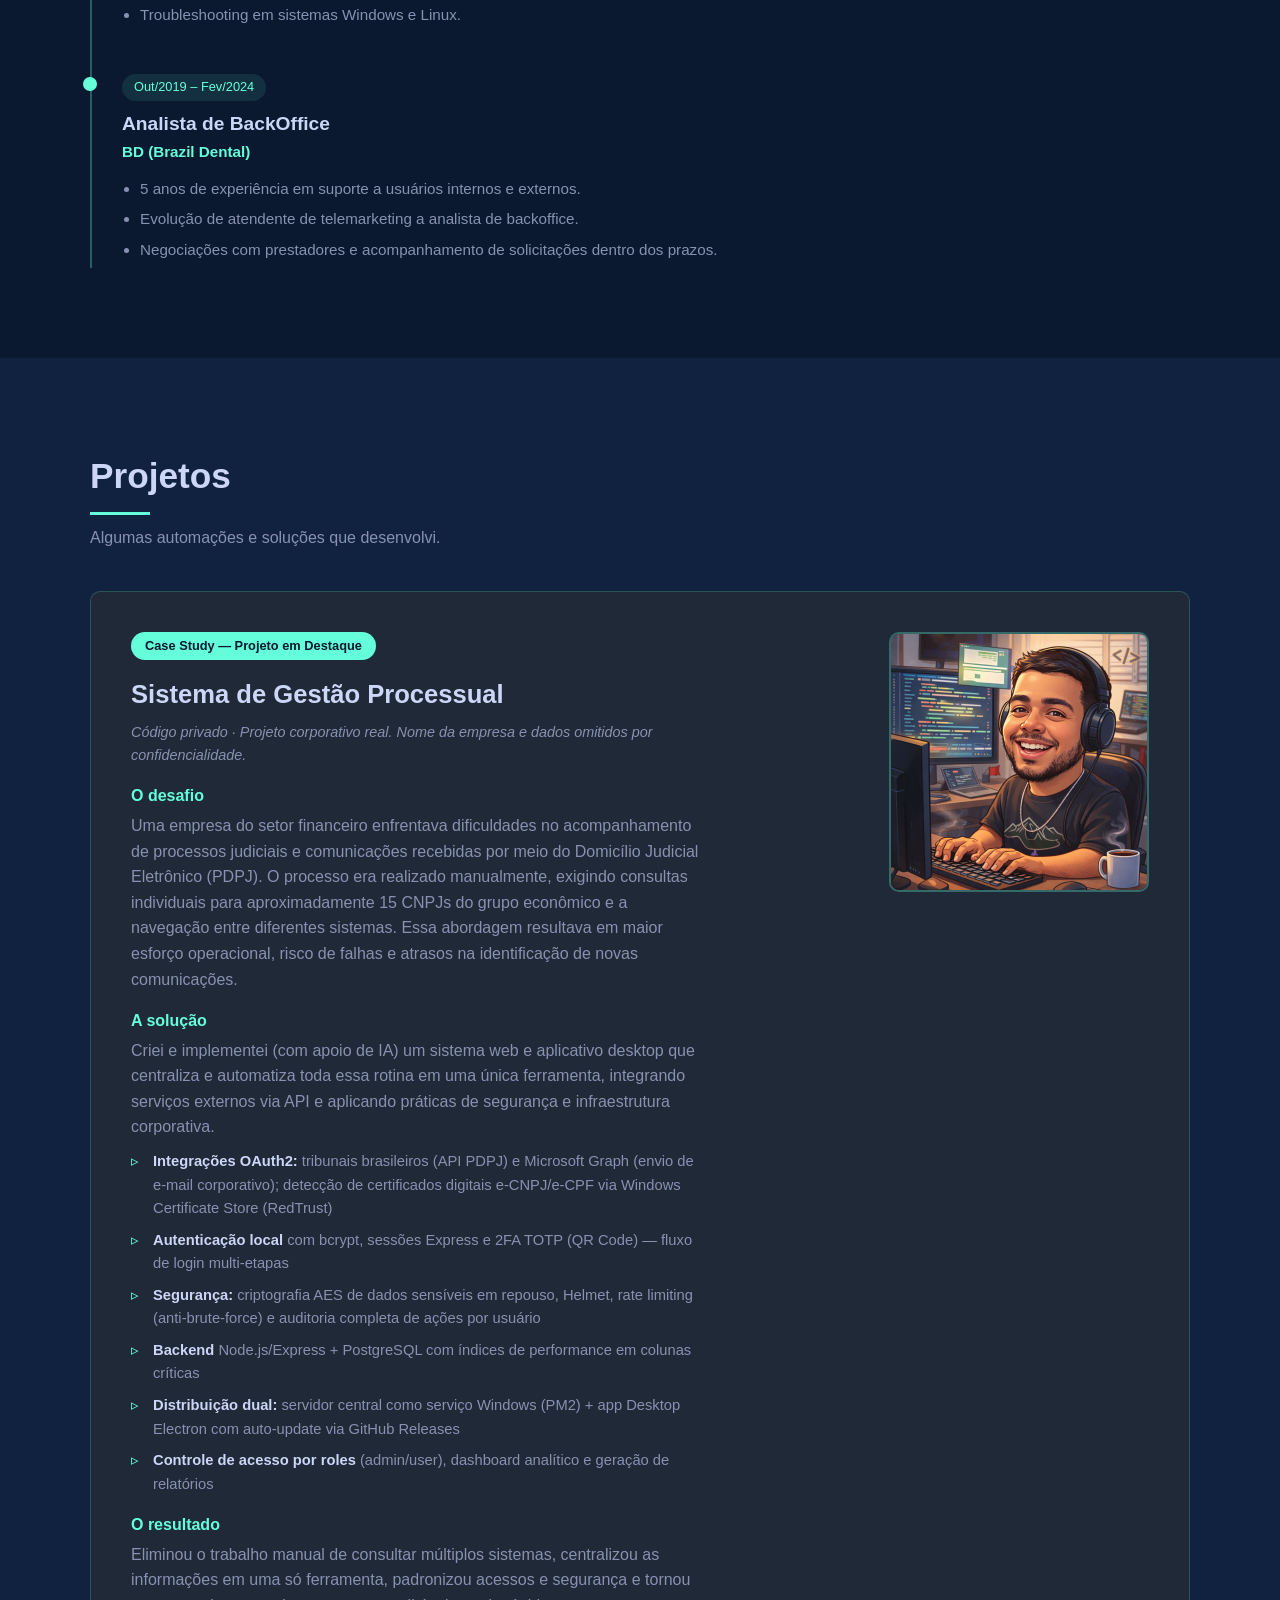
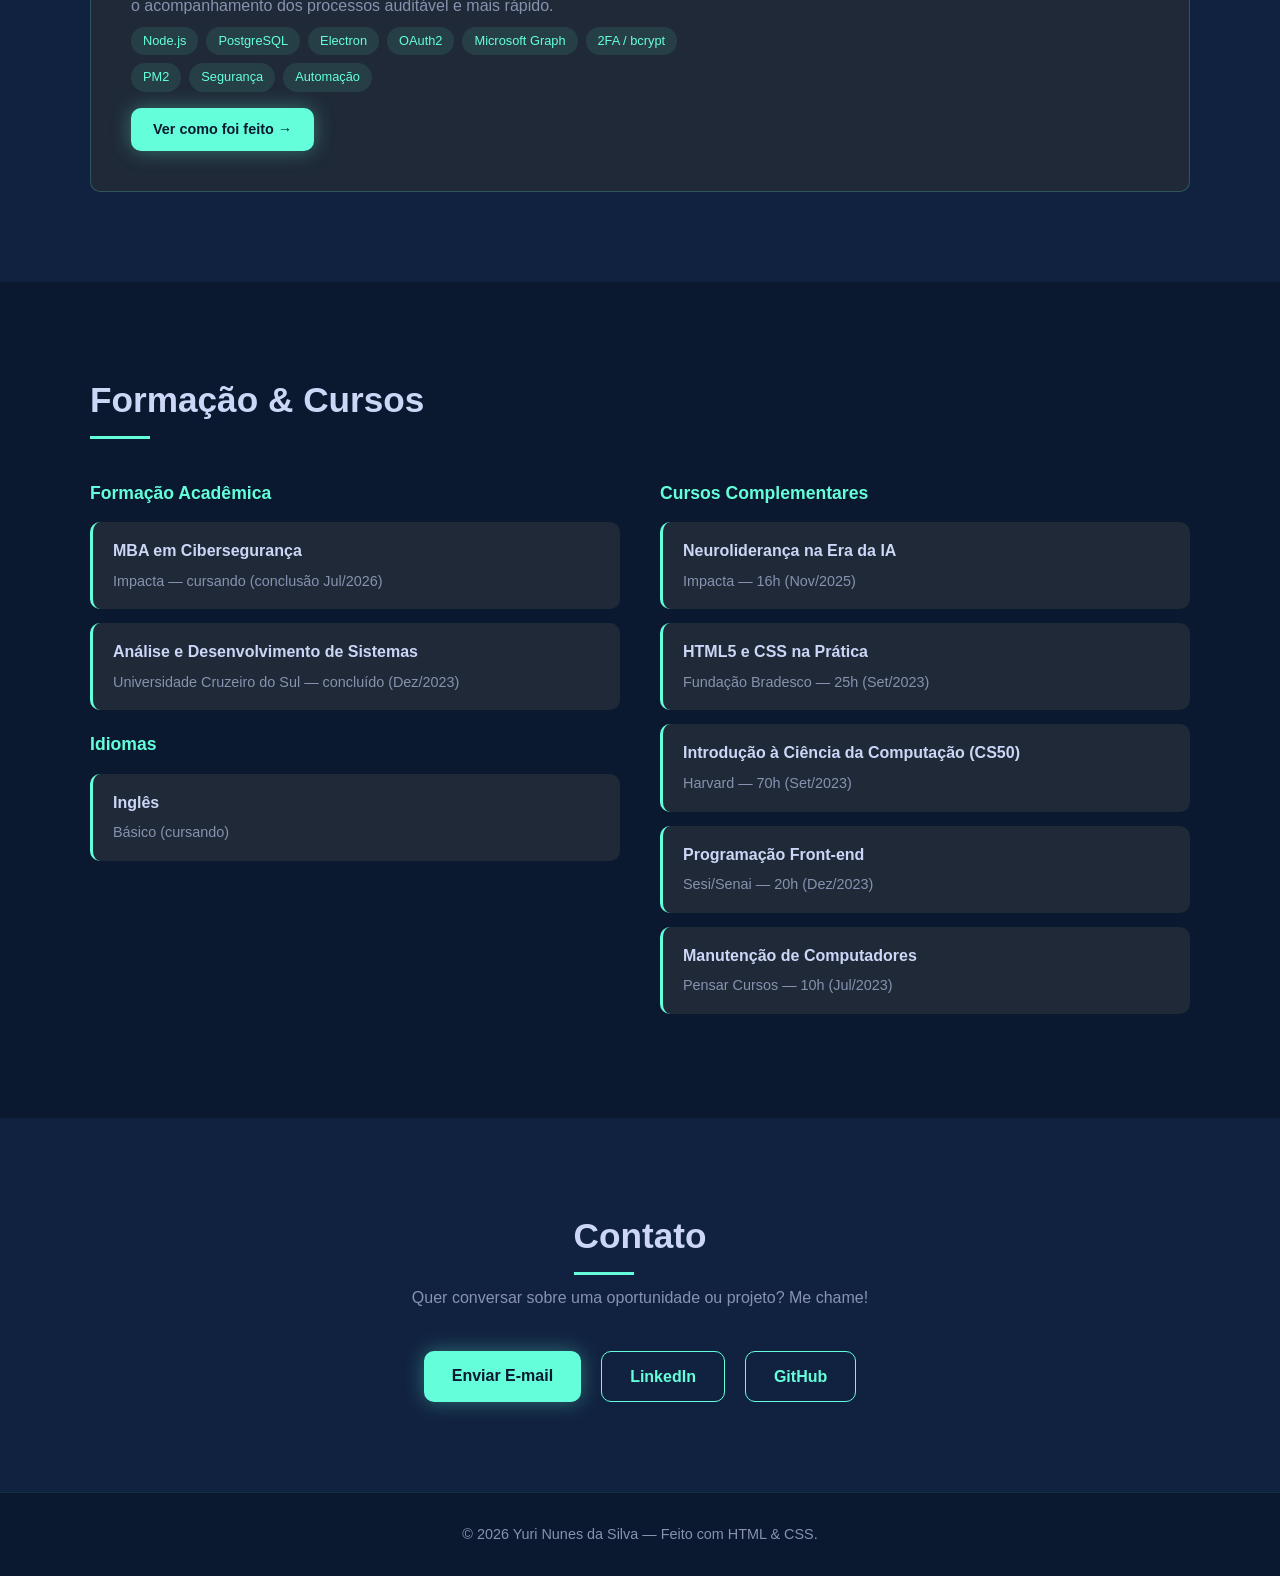
==== commit 1770f492: "Add files via upload" ====
--- a/index.html
+++ b/index.html
@@ -66,6 +66,11 @@
         </div>
       </div>
     </div>
+
+    <a href="#sobre" class="scroll-cue" aria-label="Role para baixo para ver mais">
+      <span class="scroll-cue-text">Role para ver mais</span>
+      <span class="scroll-cue-arrow">⌄</span>
+    </a>
   </section>
 
   <!-- ================= SOBRE ================= -->
--- a/style.css
+++ b/style.css
@@ -324,6 +324,33 @@
   flex-wrap: wrap;
 }
 
+/* Indicador "role para baixo" */
+.scroll-cue {
+  position: absolute;
+  bottom: 24px;
+  left: 50%;
+  transform: translateX(-50%);
+  display: flex;
+  flex-direction: column;
+  align-items: center;
+  gap: 2px;
+  color: var(--accent);
+  font-size: 0.8rem;
+  letter-spacing: 0.5px;
+  z-index: 2;
+  animation: bounceCue 2s ease-in-out infinite;
+}
+
+.scroll-cue-arrow {
+  font-size: 1.6rem;
+  line-height: 0.6;
+}
+
+@keyframes bounceCue {
+  0%, 100% { transform: translateX(-50%) translateY(0); opacity: 0.7; }
+  50%      { transform: translateX(-50%) translateY(8px); opacity: 1; }
+}
+
 /* ================= BOTÕES ================= */
 .btn {
   display: inline-block;
@@ -1252,37 +1279,55 @@
 
 /* ================= RESPONSIVO (CELULAR) ================= */
 @media (max-width: 768px) {
+  /* Menu: empilha e centraliza, links quebram linha */
+  .nav {
+    flex-direction: column;
+    height: auto;
+    padding: 12px 0;
+    gap: 10px;
+  }
   .nav-links {
-    gap: 15px;
+    flex-wrap: wrap;
+    justify-content: center;
+    gap: 12px 18px;
     font-size: 0.85rem;
   }
 
-  .hero-name {
-    font-size: 2.5rem;
-  }
-
-  .hero-role {
-    font-size: 1.4rem;
-  }
-
+  .hero {
+    min-height: auto;
+    padding: 50px 0;
+  }
+  .scroll-cue { display: none; }
+  .hero-name { font-size: 2.4rem; }
+  .hero-role { font-size: 1.3rem; }
   .hero-grid {
     grid-template-columns: 1fr;
-    gap: 35px;
-  }
-
+    gap: 30px;
+  }
   .terminal-body {
     font-size: 0.78rem;
     padding: 16px;
   }
 
+  .section { padding: 60px 0; }
+  .section-title { font-size: 1.8rem; }
+
   .sobre-grid {
     grid-template-columns: 1fr;
     text-align: center;
   }
-
   .sobre-foto {
-    max-width: 250px;
+    max-width: 240px;
     margin: 0 auto;
+  }
+  .sobre-headline {
+    border-left: none;
+    padding-left: 0;
+    font-size: 1.3rem;
+  }
+  .sobre-destaques {
+    justify-content: center;
+    gap: 22px;
   }
 
   .formacao-grid {
@@ -1292,10 +1337,45 @@
 
   .projeto-destaque {
     grid-template-columns: 1fr;
-    padding: 25px;
-  }
-
+    padding: 24px;
+  }
   .destaque-img {
     order: -1;
-  }
-}
+    justify-content: center;
+  }
+  .destaque-info h3 { font-size: 1.4rem; }
+
+  /* Case study */
+  .cs-hero { padding: 40px 0 20px; }
+  .cs-hero h1 { font-size: 2rem; }
+  .cs-section h2 { font-size: 1.5rem; }
+  .cs-table { font-size: 0.8rem; }
+  .cs-table th, .cs-table td { padding: 8px 10px; }
+
+  /* diagramas: mantêm tamanho legível e rolam lateralmente */
+  .mermaid-wrap { padding: 14px 10px; }
+  .mermaid-wrap .mermaid svg { min-width: 440px; }
+}
+
+/* Telas bem pequenas (celulares menores) */
+@media (max-width: 480px) {
+  .hero-name { font-size: 2rem; }
+  .hero-role { font-size: 1.1rem; }
+  .section-title { font-size: 1.6rem; }
+  .cs-hero h1 { font-size: 1.7rem; }
+
+  .sobre-destaques {
+    flex-direction: column;
+    gap: 14px;
+  }
+
+  .hero-buttons,
+  .contato-links {
+    flex-direction: column;
+  }
+  .hero-buttons .btn,
+  .contato-links .btn {
+    width: 100%;
+    text-align: center;
+  }
+}
